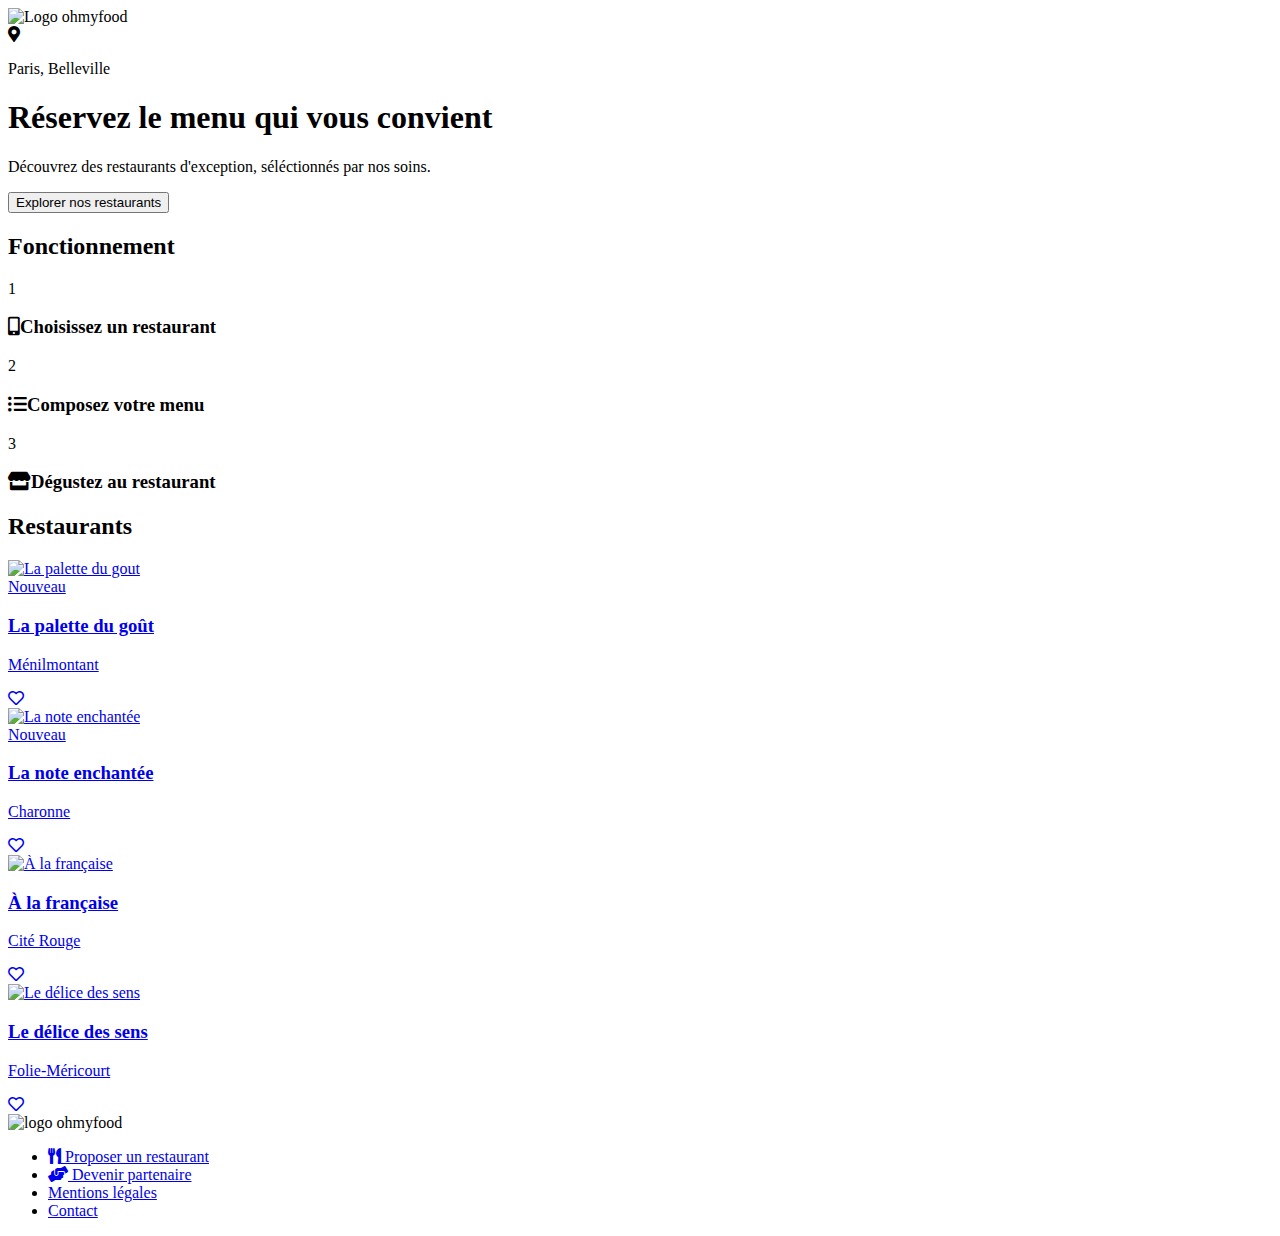
==== index.html @ 1652ec08 "page d'acceuil ok mobile" ====
<!DOCTYPE html>
<html lang="fr">
<head>
    <meta charset="UTF-8">
    <meta name="viewport" content="width=device-width, initial-scale=1.0">
    <link rel="stylesheet" href="https://cdnjs.cloudflare.com/ajax/libs/font-awesome/5.13.1/css/all.min.css" />
    <link rel="stylesheet" href="css/main.css">
    <link href="https://fonts.googleapis.com/css2?family=Roboto:wght@300;500&display=swap" rel="stylesheet">
    <link href="https://fonts.googleapis.com/css2?family=Roboto:ital,wght@0,300;0,500;1,300&display=swap" rel="stylesheet">
    <link href="https://fonts.googleapis.com/css2?family=Roboto:ital,wght@0,100;0,300;0,500;1,300&display=swap" rel="stylesheet">
    <title>ohmyfood</title>
</head>
<body>
    <!-- HEADER -->

    <header>
        <img src="images/logo/ohmyfood.png" alt="Logo ohmyfood">
    </header>

    <main>
        <!--SECTION 1-->

        <section class="containerLoc"> 
            <div class="containerLoc__localisation">
            <i class="fas fa-map-marker-alt"></i>
            <p>Paris, Belleville</p>
            </div>
            <div class="containerLoc__explore">
                <h1>Réservez le menu qui vous convient</h1>
                <p>Découvrez des restaurants d'exception, séléctionnés par nos soins. </p>
                <button name="bouton">Explorer nos restaurants</button>
            </div>
        </section>  

        <!--SECTION 2-->

        <section class="operation">
            <h2>Fonctionnement</h2>
            <div class="operation__steps">
                <div class="number">1</div>
                <h3><i class="fas fa-mobile-alt"></i>Choisissez un restaurant</h3>
            </div>
            <div class="operation__steps">
                <div class="number">2</div>
                <h3><i class="fas fa-list-ul"></i>Composez votre menu</h3>
            </div>
            <div class="operation__steps">
                <div class="number">3</div>
                <h3><i class="fas fa-store"></i>Dégustez au restaurant</h3>
            </div>
        </section>

        <!--SECTION 3-->

        <section class="restaurants">
            <h2>Restaurants</h2>
            <div class="thumbnails">
                <a href="#">
                    <div class="thumbnails__image">
                        <img src="images/restaurants/jay-wennington-N_Y88TWmGwA-unsplash.jpg" alt="La palette du gout">
                        <div class="new">Nouveau</div>
                    </div>
                    <div class="thumbnails__text">
                        <div class="thumbnails__text__title"> 
                            <h3>La palette du goût</h3>
                            <p>Ménilmontant</p>
                        </div>
                        <div class="thumbnails__text__icon">
                            <i class="far fa-heart"></i>
                        </div>
                    </div>
                </a>
            </div>
            <div class="thumbnails">
                <a href="#">
                    <div class="thumbnails__image">
                        <img src="images/restaurants/stil-u2Lp8tXIcjw-unsplash.jpg" alt="La note enchantée">
                        <div class="new">Nouveau</div>
                    </div>
                    <div class="thumbnails__text">
                        <div class="thumbnails__text__title"> 
                            <h3>La note enchantée</h3>
                            <p>Charonne</p>
                        </div>
                        <div class="thumbnails__text__icon">
                            <i class="far fa-heart"></i>
                        </div>
                    </div>
                </a>
            </div>
            <div class="thumbnails">
                <a href="#">
                    <div class="thumbnails__image">
                        <img src="images/restaurants/toa-heftiba-DQKerTsQwi0-unsplash.jpg" alt="À la française">
                    </div>
                    <div class="thumbnails__text">
                        <div class="thumbnails__text__title"> 
                            <h3>À la française</h3>
                            <p>Cité Rouge</p>
                        </div>
                        <div class="thumbnails__text__icon">
                            <i class="far fa-heart"></i>
                        </div>
                    </div>
                </a>
            </div>
            <div class="thumbnails">
                <a href="#">
                    <div class="thumbnails__image">
                        <img src="images/restaurants/louis-hansel-shotsoflouis-qNBGVyOCY8Q-unsplash.jpg" alt="Le délice des sens">
                    </div>
                    <div class="thumbnails__text">
                        <div class="thumbnails__text__title"> 
                            <h3>Le délice des sens</h3>
                            <p>Folie-Méricourt</p>
                        </div>
                        <div class="thumbnails__text__icon">
                            <i class="far fa-heart"></i>
                        </div>
                    </div>
                </a>
            </div>
        </section>
    </main>

    <footer>
        <img src="images/logo/ohmyfood.png" alt="logo ohmyfood">
        <ul>
            <li><a href="#"><i class="fas fa-utensils"></i> Proposer un restaurant</a></li>
            <li><a href="#"><i class="fas fa-hands-helping"></i> Devenir partenaire </a></li>
            <li><a href="#">Mentions légales</a></li>
            <li><a href="#">Contact</a></li>
        </ul>
    </footer>

</body>
</html>
---- css/main.css ----
/* VARIABLES */
@media all and (max-width : 480px) {
  /* GENERAL */
  body {
    width: 100%;
    margin-left: 0;
    font-family: "Roboto", sans-serif;
  }

  a {
    text-decoration: none;
  }
  a:visited {
    color: black;
  }

  /* HEADER */
  header {
    text-align: center;
  }
  header img {
    width: 200px;
    margin: 12px 0;
  }

  /* SECTION 1*/
  .containerLoc__localisation {
    margin-right: 0;
    display: flex;
    justify-content: center;
    background-color: #e9e9e9;
    box-shadow: 2px 2px 2px #c3c3c3 inset;
  }
  .containerLoc__localisation i {
    padding: 15px 17px 15px 0;
  }
  .containerLoc__localisation p {
    margin-right: 10px;
    font-weight: 400;
  }
  .containerLoc__explore {
    background-color: #F2F2F2;
    height: 260px;
  }
  .containerLoc__explore h1 {
    text-align: center;
    padding: 20px 20px 10px 20px;
    margin: 0px 30px 5px 30px;
  }
  .containerLoc__explore p {
    font-weight: 100;
    font-size: 1.1em;
    text-align: center;
    margin-top: 0;
  }
  .containerLoc__explore button {
    display: block;
    margin: 30px auto;
    padding: 15px 20px;
    border: none;
    border-radius: 30px;
    font-size: 0.95em;
    background: linear-gradient(#FF79DA, #9356DC);
    color: white;
    box-shadow: 5px 5px 5px #d9d9d9;
  }

  /* SECTION 2 */
  .operation h2 {
    margin: 50px 20px 20px 20px;
  }
  .operation__steps {
    position: relative;
    height: 70px;
    display: flex;
    background-color: #F2F2F2;
    margin: 20px;
    border-radius: 20px;
    align-items: center;
    box-shadow: 5px 5px 5px #d9d9d9;
  }
  .operation__steps .number {
    position: absolute;
    top: 24px;
    left: -8px;
    height: 15px;
    padding: 5px 9px;
    background-color: #9356DC;
    color: white;
    font-size: 0.75em;
    border-radius: 25px;
  }
  .operation__steps h3 {
    font-weight: 400;
    font-size: 1em;
  }
  .operation__steps h3 i {
    margin-left: 40px;
    padding-right: 25px;
    font-size: 1.2em;
    color: gray;
  }

  /* SECTION 3 */
  .restaurants {
    background-color: #F2F2F2;
    margin-top: 70px;
    padding-bottom: 40px;
  }
  .restaurants h2 {
    padding: 50px 20px 0 20px;
  }

  .thumbnails {
    width: 90%;
    height: 245px;
    margin: 20px;
    background-color: white;
    border-radius: 20px;
    box-shadow: 5px 5px 5px #d9d9d9;
  }
  .thumbnails__image {
    position: relative;
  }
  .thumbnails__image img {
    width: 100%;
    height: 170px;
    border-radius: 20px 20px 0 0;
    object-fit: cover;
  }
  .thumbnails__image .new {
    position: absolute;
    top: 15px;
    right: 15px;
    background-color: #99E2D0;
    color: #2c9c81;
    padding: 5px 12px;
    font-size: 0.9em;
    border-radius: 3px;
  }
  .thumbnails__text {
    display: flex;
    position: relative;
  }
  .thumbnails__text__title h3 {
    margin: 10px 0 0 15px;
    font-size: 1.1em;
  }
  .thumbnails__text__title p {
    margin: 5px 0 10px 15px;
    font-weight: 300;
    font-size: 1.05em;
  }
  .thumbnails__text__icon {
    position: absolute;
    right: 15px;
    bottom: 20px;
    font-size: 1.6em;
  }

  /* FOOTER */
  footer {
    background-color: #3B3B43;
    padding-bottom: 30px;
  }
  footer img {
    width: 100px;
    margin: 20px 0 15px 20px;
    filter: invert(100%);
  }
  footer ul {
    margin: 0;
    padding-left: 20px;
    list-style-type: none;
  }
  footer ul li {
    margin-bottom: 8px;
  }
  footer a {
    color: white !important;
    font-weight: 300;
    font-size: 0.9em;
  }
  footer a i {
    margin-right: 10px;
    font-size: 0.75em;
  }
  footer a .fa-utensils {
    font-size: 1em;
  }
}

/*# sourceMappingURL=main.css.map */
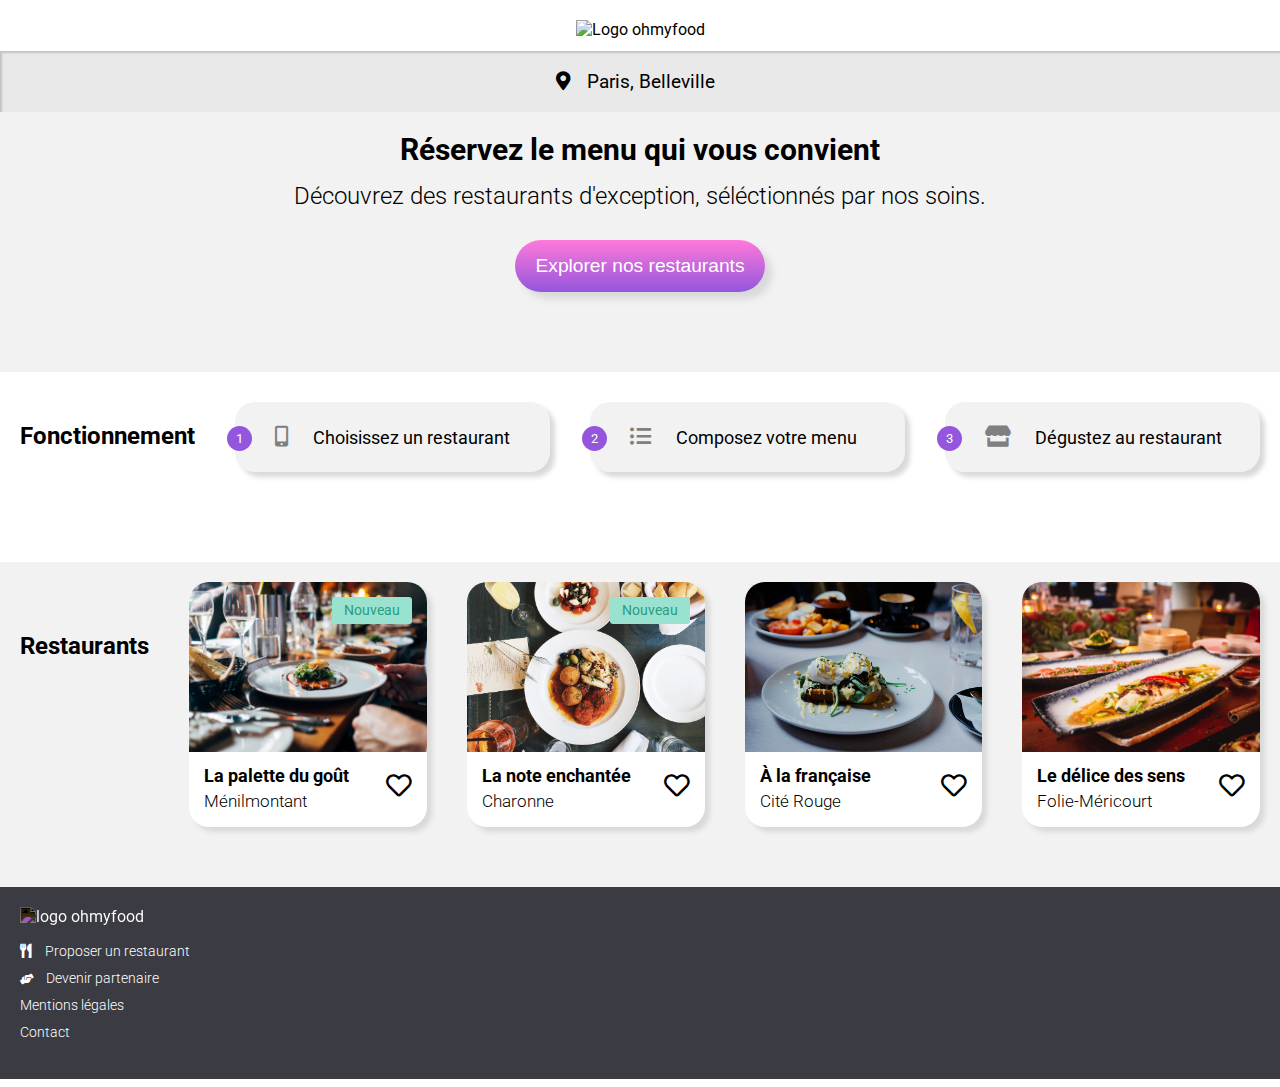
==== commit b4161bec: "Merge 3c3a9f60a762b31a1209353098b6f42310dbda41 into a51dccfcc139cbc10bf73b3ddb87d8a8159d5556" ====
--- a/index.html
+++ b/index.html
@@ -5,21 +5,20 @@
     <meta name="viewport" content="width=device-width, initial-scale=1.0">
     <link rel="stylesheet" href="https://cdnjs.cloudflare.com/ajax/libs/font-awesome/5.13.1/css/all.min.css" />
     <link rel="stylesheet" href="css/main.css">
-    <link href="https://fonts.googleapis.com/css2?family=Roboto:wght@300;500&display=swap" rel="stylesheet">
-    <link href="https://fonts.googleapis.com/css2?family=Roboto:ital,wght@0,300;0,500;1,300&display=swap" rel="stylesheet">
     <link href="https://fonts.googleapis.com/css2?family=Roboto:ital,wght@0,100;0,300;0,500;1,300&display=swap" rel="stylesheet">
+    <link href="https://fonts.googleapis.com/css2?family=Shrikhand&display=swap" rel="stylesheet">
     <title>ohmyfood</title>
 </head>
 <body>
+
     <!-- HEADER -->
-
     <header>
         <img src="images/logo/ohmyfood.png" alt="Logo ohmyfood">
     </header>
 
     <main>
+
         <!--SECTION 1-->
-
         <section class="containerLoc"> 
             <div class="containerLoc__localisation">
             <i class="fas fa-map-marker-alt"></i>
@@ -33,7 +32,6 @@
         </section>  
 
         <!--SECTION 2-->
-
         <section class="operation">
             <h2>Fonctionnement</h2>
             <div class="operation__steps">
@@ -51,13 +49,12 @@
         </section>
 
         <!--SECTION 3-->
-
         <section class="restaurants">
             <h2>Restaurants</h2>
             <div class="thumbnails">
-                <a href="#">
+                <a href="menu_1.html">
                     <div class="thumbnails__image">
-                        <img src="images/restaurants/jay-wennington-N_Y88TWmGwA-unsplash.jpg" alt="La palette du gout">
+                        <img src="images/restaurants/jay-wennington-N_Y88TmGwA-unsplash.jpg" alt="La palette du gout">
                         <div class="new">Nouveau</div>
                     </div>
                     <div class="thumbnails__text">
@@ -72,9 +69,9 @@
                 </a>
             </div>
             <div class="thumbnails">
-                <a href="#">
+                <a href="menu_2.html">
                     <div class="thumbnails__image">
-                        <img src="images/restaurants/stil-u2Lp8tXIcjw-unsplash.jpg" alt="La note enchantée">
+                        <img src="images/restaurants/stil-u2Lp8tXIcjw-unspash.jpg" alt="La note enchantée">
                         <div class="new">Nouveau</div>
                     </div>
                     <div class="thumbnails__text">
@@ -89,9 +86,9 @@
                 </a>
             </div>
             <div class="thumbnails">
-                <a href="#">
+                <a href="menu_3.html">
                     <div class="thumbnails__image">
-                        <img src="images/restaurants/toa-heftiba-DQKerTsQwi0-unsplash.jpg" alt="À la française">
+                        <img src="images/restaurants/to-heftiba-DQKerTsQwi0-unsplash.jpg" alt="À la française">
                     </div>
                     <div class="thumbnails__text">
                         <div class="thumbnails__text__title"> 
@@ -105,9 +102,9 @@
                 </a>
             </div>
             <div class="thumbnails">
-                <a href="#">
+                <a href="menu_4.html">
                     <div class="thumbnails__image">
-                        <img src="images/restaurants/louis-hansel-shotsoflouis-qNBGVyOCY8Q-unsplash.jpg" alt="Le délice des sens">
+                        <img src="images/restaurants/louis-hansel-shotsofluis-qNBGVyOCY8Q-unsplash.jpg" alt="Le délice des sens">
                     </div>
                     <div class="thumbnails__text">
                         <div class="thumbnails__text__title"> 
@@ -121,8 +118,10 @@
                 </a>
             </div>
         </section>
+
     </main>
 
+    <!--FOOTER-->
     <footer>
         <img src="images/logo/ohmyfood.png" alt="logo ohmyfood">
         <ul>
--- a/css/main.css
+++ b/css/main.css
@@ -1,192 +1,393 @@
 /* VARIABLES */
-@media all and (max-width : 480px) {
-  /* GENERAL */
-  body {
-    width: 100%;
-    margin-left: 0;
-    font-family: "Roboto", sans-serif;
-  }
-
-  a {
-    text-decoration: none;
-  }
-  a:visited {
-    color: black;
-  }
-
+/* GENERAL */
+body {
+  width: 100%;
+  margin-left: 0;
+  font-family: "Roboto", sans-serif;
+}
+
+a {
+  text-decoration: none;
+  color: black;
+}
+a:visited {
+  color: black;
+}
+
+/* HEADER */
+header {
+  text-align: center;
+  position: relative;
+}
+header img {
+  width: 180px;
+  margin: 12px 0;
+}
+header i {
+  position: absolute;
+  top: 15px;
+  left: 25px;
+  font-size: 1.2em;
+}
+
+/* SECTION 1*/
+.containerLoc__localisation {
+  margin-right: 0;
+  display: flex;
+  justify-content: center;
+  background-color: #e9e9e9;
+  box-shadow: 2px 2px 2px #c3c3c3 inset;
+}
+.containerLoc__localisation i {
+  padding: 15px 17px 15px 0;
+}
+.containerLoc__localisation p {
+  margin-right: 10px;
+  font-weight: 400;
+}
+.containerLoc__explore {
+  background-color: #F2F2F2;
+  height: 260px;
+}
+.containerLoc__explore h1 {
+  text-align: center;
+  padding: 20px 20px 10px 20px;
+  margin: 0px 30px 5px 30px;
+}
+.containerLoc__explore p {
+  font-weight: 100;
+  font-size: 1.1em;
+  text-align: center;
+  margin-top: 0;
+}
+.containerLoc__explore button {
+  display: block;
+  border: none;
+  border-radius: 30px;
+  font-size: 0.95em;
+  background: linear-gradient(#FF79DA, #9356DC);
+  color: white;
+  box-shadow: 5px 5px 5px #d9d9d9;
+  padding: 15px 20px;
+  margin: 30px auto;
+}
+
+/* SECTION 2 */
+.operation h2 {
+  margin: 50px 20px 20px 20px;
+}
+.operation__steps {
+  position: relative;
+  height: 70px;
+  display: flex;
+  background-color: #F2F2F2;
+  margin: 20px;
+  border-radius: 20px;
+  align-items: center;
+  box-shadow: 5px 5px 5px #d9d9d9;
+}
+.operation__steps .number {
+  position: absolute;
+  top: 24px;
+  left: -8px;
+  height: 15px;
+  padding: 5px 9px;
+  background-color: #9356DC;
+  color: white;
+  font-size: 0.75em;
+  border-radius: 25px;
+}
+.operation__steps h3 {
+  font-weight: 400;
+  font-size: 1em;
+}
+.operation__steps h3 i {
+  margin-left: 40px;
+  padding-right: 25px;
+  font-size: 1.2em;
+  color: gray;
+}
+
+/* SECTION 3 */
+.restaurants {
+  background-color: #F2F2F2;
+  margin-top: 70px;
+  padding-bottom: 40px;
+}
+.restaurants h2 {
+  padding: 50px 20px 0 20px;
+}
+
+.thumbnails {
+  width: 90%;
+  height: 245px;
+  margin: 20px;
+  background-color: white;
+  border-radius: 20px;
+  box-shadow: 5px 5px 5px #d9d9d9;
+}
+.thumbnails__image {
+  position: relative;
+}
+.thumbnails__image img {
+  width: 100%;
+  height: 170px;
+  border-radius: 20px 20px 0 0;
+  object-fit: cover;
+}
+.thumbnails__image .new {
+  position: absolute;
+  top: 15px;
+  right: 15px;
+  background-color: #99E2D0;
+  color: #2c9c81;
+  padding: 5px 12px;
+  font-size: 0.9em;
+  border-radius: 3px;
+}
+.thumbnails__text {
+  display: flex;
+  position: relative;
+}
+.thumbnails__text__title h3 {
+  margin: 10px 0 0 15px;
+  font-size: 1.1em;
+}
+.thumbnails__text__title p {
+  margin: 5px 0 10px 15px;
+  font-weight: 300;
+  font-size: 1.05em;
+}
+.thumbnails__text__icon {
+  position: absolute;
+  right: 15px;
+  bottom: 20px;
+  font-size: 1.6em;
+}
+
+/* FOOTER */
+footer {
+  background-color: #3B3B43;
+  padding-bottom: 30px;
+}
+footer img {
+  width: 100px;
+  margin: 20px 0 15px 20px;
+  filter: invert(100%);
+}
+footer ul {
+  margin: 0;
+  padding-left: 20px;
+  list-style-type: none;
+}
+footer ul li {
+  margin-bottom: 8px;
+}
+footer a {
+  color: white !important;
+  font-weight: 300;
+  font-size: 0.9em;
+}
+footer a i {
+  margin-right: 10px;
+  font-size: 0.75em;
+}
+footer a .fa-utensils {
+  font-size: 1em;
+}
+
+/* PAGES MENUS */
+/* GENERAL */
+#backgroundMenu1 {
+  width: 100%;
+  height: 270px;
+  background-size: 100% 270px;
+  background-repeat: no-repeat;
+  background-position-y: 65px;
+  background-image: url("../images/restaurants/jay-wennington-N_Y88TmGwA-unsplash.jpg");
+}
+
+#backgroundMenu2 {
+  width: 100%;
+  height: 270px;
+  background-size: 100% 270px;
+  background-repeat: no-repeat;
+  background-position-y: 65px;
+  background-size: cover;
+  background-image: url("../images/restaurants/stil-u2Lp8tXIcjw-unspash.jpg");
+}
+
+#backgroundMenu3 {
+  width: 100%;
+  height: 270px;
+  background-size: 100% 270px;
+  background-repeat: no-repeat;
+  background-position-y: 65px;
+  background-image: url("../images/restaurants/to-heftiba-DQKerTsQwi0-unsplash.jpg");
+}
+
+#backgroundMenu4 {
+  width: 100%;
+  height: 270px;
+  background-size: 100% 270px;
+  background-repeat: no-repeat;
+  background-position-y: 65px;
+  background-image: url("../images/restaurants/louis-hansel-shotsofluis-qNBGVyOCY8Q-unsplash.jpg");
+}
+
+/* SECTION 1 */
+.containerMenu {
+  border-radius: 40px 40px 0 0;
+  background-color: #F2F2F2;
+  padding-bottom: 20px;
+  margin-top: 220px;
+}
+.containerMenu__title {
+  display: flex;
+  margin-left: 20px;
+  padding-top: 10px;
+}
+.containerMenu__title h1 {
+  font-family: "Shrikhand", sans-serif;
+  font-size: 1.7em;
+  margin-bottom: 7px;
+}
+.containerMenu__title i {
+  margin: 30px 0 0 40px;
+  font-size: 1.7em;
+}
+.containerMenu__food h2 {
+  font-weight: 300;
+  font-size: 1em;
+  margin: 0 0 15px 20px;
+  padding: 25px 0 5px 0;
+  border-bottom: 3px solid #99E2D0;
+  width: 40px;
+}
+.containerMenu button {
+  display: block;
+  border: none;
+  border-radius: 30px;
+  font-size: 0.95em;
+  background: linear-gradient(#FF79DA, #9356DC);
+  color: white;
+  box-shadow: 5px 5px 5px #d9d9d9;
+  padding: 15px 50px;
+  margin: 50px auto;
+}
+
+.thumbnailsMenu {
+  width: 90%;
+  margin: 20px;
+  background-color: white;
+  border-radius: 15px;
+  box-shadow: 5px 5px 5px #d9d9d9;
+  display: flex;
+  justify-content: space-between;
+}
+.thumbnailsMenu__title {
+  width: 80%;
+}
+.thumbnailsMenu__title h3 {
+  margin: 10px 0 5px 10px;
+  font-size: 1.1em;
+}
+.thumbnailsMenu__title p {
+  margin: 0 0 10px 10px;
+  font-weight: 300;
+  font-size: 0.89em;
+}
+.thumbnailsMenu__price {
+  font-size: 0.9em;
+  margin: 20px 20px 0 0;
+}
+
+/* MEDIA QUERIES */
+@media all and (min-width : 1170px) {
+  /* Page d'accueil */
   /* HEADER */
-  header {
-    text-align: center;
-  }
   header img {
-    width: 200px;
-    margin: 12px 0;
-  }
-
-  /* SECTION 1*/
+    width: 220px;
+  }
+
+  /* SECTION 1 */
   .containerLoc__localisation {
-    margin-right: 0;
-    display: flex;
-    justify-content: center;
-    background-color: #e9e9e9;
-    box-shadow: 2px 2px 2px #c3c3c3 inset;
+    font-size: 1.2em;
   }
   .containerLoc__localisation i {
-    padding: 15px 17px 15px 0;
-  }
-  .containerLoc__localisation p {
-    margin-right: 10px;
-    font-weight: 400;
-  }
-  .containerLoc__explore {
-    background-color: #F2F2F2;
-    height: 260px;
+    padding-top: 20px;
   }
   .containerLoc__explore h1 {
-    text-align: center;
-    padding: 20px 20px 10px 20px;
-    margin: 0px 30px 5px 30px;
+    font-size: 1.9em;
   }
   .containerLoc__explore p {
-    font-weight: 100;
-    font-size: 1.1em;
-    text-align: center;
-    margin-top: 0;
+    font-size: 1.5em;
+    font-weight: 300;
   }
   .containerLoc__explore button {
     display: block;
-    margin: 30px auto;
-    padding: 15px 20px;
     border: none;
-    border-radius: 30px;
-    font-size: 0.95em;
+    border-radius: 40px;
+    font-size: 1.2em;
     background: linear-gradient(#FF79DA, #9356DC);
     color: white;
-    box-shadow: 5px 5px 5px #d9d9d9;
+    box-shadow: 7px 7px 7px #d9d9d9;
   }
 
   /* SECTION 2 */
-  .operation h2 {
-    margin: 50px 20px 20px 20px;
+  .operation {
+    display: flex;
   }
   .operation__steps {
-    position: relative;
-    height: 70px;
-    display: flex;
-    background-color: #F2F2F2;
-    margin: 20px;
-    border-radius: 20px;
-    align-items: center;
-    box-shadow: 5px 5px 5px #d9d9d9;
-  }
-  .operation__steps .number {
-    position: absolute;
-    top: 24px;
-    left: -8px;
-    height: 15px;
-    padding: 5px 9px;
-    background-color: #9356DC;
-    color: white;
-    font-size: 0.75em;
-    border-radius: 25px;
-  }
-  .operation__steps h3 {
-    font-weight: 400;
-    font-size: 1em;
-  }
-  .operation__steps h3 i {
-    margin-left: 40px;
-    padding-right: 25px;
-    font-size: 1.2em;
-    color: gray;
+    width: 25%;
+    margin-top: 30px;
+    font-size: 1.1em;
   }
 
   /* SECTION 3 */
   .restaurants {
-    background-color: #F2F2F2;
-    margin-top: 70px;
-    padding-bottom: 40px;
-  }
-  .restaurants h2 {
-    padding: 50px 20px 0 20px;
-  }
-
-  .thumbnails {
-    width: 90%;
-    height: 245px;
-    margin: 20px;
-    background-color: white;
-    border-radius: 20px;
-    box-shadow: 5px 5px 5px #d9d9d9;
-  }
-  .thumbnails__image {
-    position: relative;
-  }
-  .thumbnails__image img {
-    width: 100%;
-    height: 170px;
-    border-radius: 20px 20px 0 0;
-    object-fit: cover;
-  }
-  .thumbnails__image .new {
-    position: absolute;
-    top: 15px;
-    right: 15px;
-    background-color: #99E2D0;
-    color: #2c9c81;
-    padding: 5px 12px;
-    font-size: 0.9em;
-    border-radius: 3px;
-  }
-  .thumbnails__text {
     display: flex;
-    position: relative;
-  }
-  .thumbnails__text__title h3 {
-    margin: 10px 0 0 15px;
-    font-size: 1.1em;
-  }
-  .thumbnails__text__title p {
-    margin: 5px 0 10px 15px;
-    font-weight: 300;
-    font-size: 1.05em;
-  }
-  .thumbnails__text__icon {
-    position: absolute;
-    right: 15px;
-    bottom: 20px;
+  }
+  .restaurants .thumbnails {
+    width: 25%;
+  }
+
+  /* PAGES MENU */
+  #backgroundMenu1, #backgroundMenu2, #backgroundMenu3, #backgroundMenu4 {
+    background-size: 100% 1000px;
+  }
+
+  /* SECTION 1 */
+  .containerMenu {
+    margin-top: 800px;
+  }
+  .containerMenu__title {
     font-size: 1.6em;
   }
-
-  /* FOOTER */
-  footer {
-    background-color: #3B3B43;
-    padding-bottom: 30px;
-  }
-  footer img {
-    width: 100px;
-    margin: 20px 0 15px 20px;
-    filter: invert(100%);
-  }
-  footer ul {
-    margin: 0;
-    padding-left: 20px;
-    list-style-type: none;
-  }
-  footer ul li {
-    margin-bottom: 8px;
-  }
-  footer a {
-    color: white !important;
-    font-weight: 300;
-    font-size: 0.9em;
-  }
-  footer a i {
-    margin-right: 10px;
-    font-size: 0.75em;
-  }
-  footer a .fa-utensils {
-    font-size: 1em;
+  .containerMenu__title i {
+    margin-top: 40px;
+  }
+  .containerMenu h2 {
+    margin-right: 60px;
+    margin-top: 10px;
+    height: 25px;
+    font-size: 1.3em;
+  }
+  .containerMenu__food {
+    display: flex;
+    margin-top: 30px;
+  }
+  .containerMenu__food .thumbnailsMenu {
+    width: 25%;
+  }
+  .containerMenu button {
+    display: block;
+    border: none;
+    border-radius: 40px;
+    font-size: 1.2em;
+    background: linear-gradient(#FF79DA, #9356DC);
+    color: white;
+    box-shadow: 7px 7px 7px #d9d9d9;
   }
 }
 
